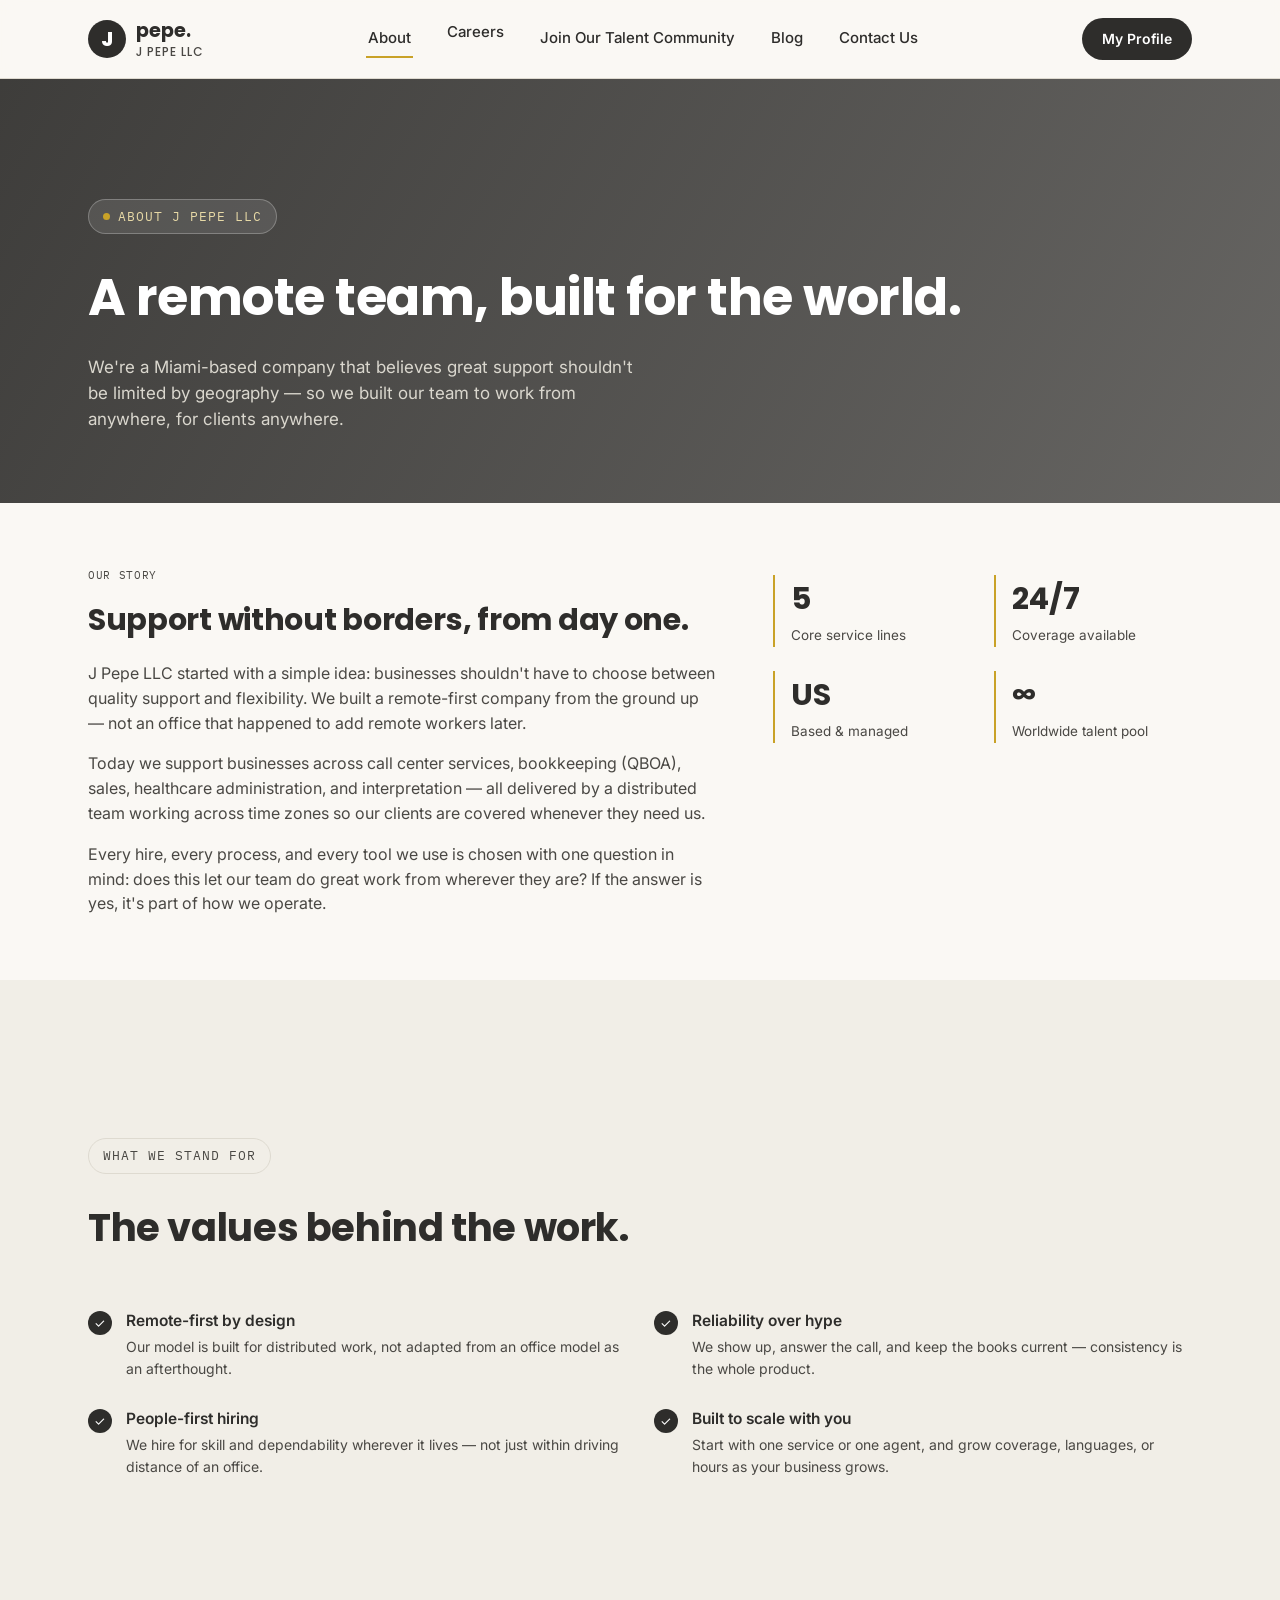
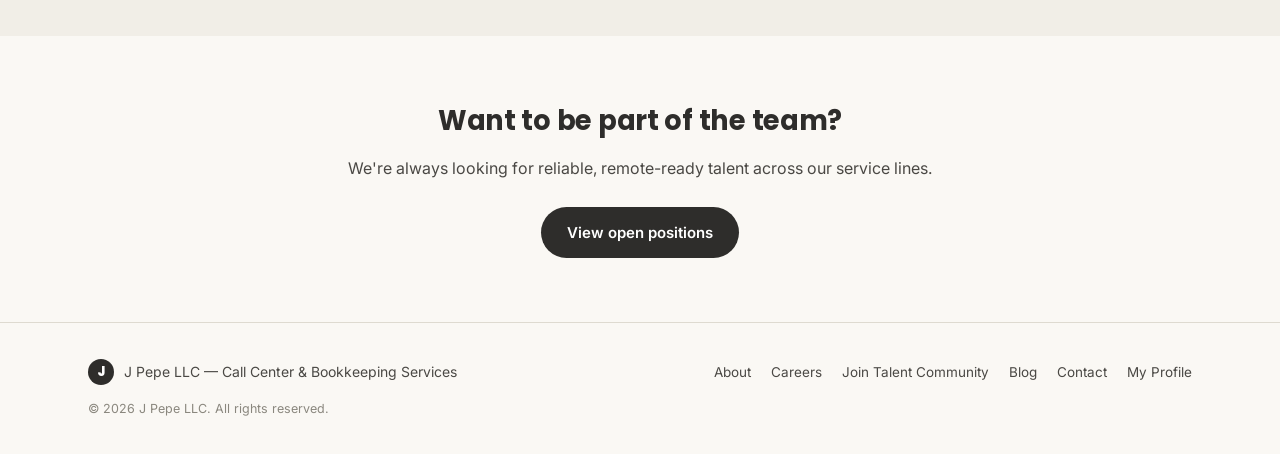
==== about.html @ eff7dae2 "Add files via upload" ====
<!DOCTYPE html>
<html lang="en">
<head>
<meta charset="UTF-8">
<meta name="viewport" content="width=device-width, initial-scale=1.0">
<title>About Us — J Pepe LLC</title>
<link rel="preconnect" href="https://fonts.googleapis.com">
<link href="https://fonts.googleapis.com/css2?family=Poppins:wght@500;600;700;800&family=Inter:wght@400;500;600&family=IBM+Plex+Mono:wght@400;500&display=swap" rel="stylesheet">
<link rel="stylesheet" href="styles.css">
</head>
<body>

<header>
  <div class="nav">
    <a class="brand" href="index.html">
      <div class="brand-mark">J</div>
      <div class="brand-name">pepe.<span>J PEPE LLC</span></div>
    </a>
    <nav class="links">
      <a href="about.html" style="border-bottom:2px solid var(--gold);">About</a>
      <div class="nav-item">
        <a href="careers.html">Careers</a>
        <div class="nav-dropdown">
          <a href="careers.html#call-center">Call Center Jobs</a>
          <a href="careers.html#bookkeeping">Bookkeeping Jobs</a>
          <a href="careers.html#sales">Sales Jobs</a>
          <a href="careers.html#healthcare">Healthcare Support Jobs</a>
          <a href="careers.html#interpretation">Interpretation Jobs</a>
        </div>
      </div>
      <a href="join-talent-community.html">Join Our Talent Community</a>
      <a href="blog.html">Blog</a>
      <a href="contact.html">Contact Us</a>
    </nav>
    <a class="nav-cta" href="my-profile.html">My Profile</a>
  </div>
</header>

<section class="page-hero">
  <div class="bg" style="background-image:url('https://images.pexels.com/photos/7876755/pexels-photo-7876755.jpeg?auto=compress&cs=tinysrgb&h=800&fit=crop&w=1600');"></div>
  <div class="overlay"></div>
  <div class="wrap">
    <div class="eyebrow"><span class="dot"></span> About J Pepe LLC</div>
    <h1>A remote team, built for the world.</h1>
    <p>We're a Miami-based company that believes great support shouldn't be limited by geography — so we built our team to work from anywhere, for clients anywhere.</p>
  </div>
</section>

<section class="page-content">
  <div class="wrap">
    <div class="about-two-col">
      <div>
        <span class="tag">Our story</span>
        <h2 style="font-size:1.9rem;font-weight:700;margin:12px 0 18px;">Support without borders, from day one.</h2>
        <p style="color:var(--charcoal-soft);font-size:16px;margin-bottom:16px;">J Pepe LLC started with a simple idea: businesses shouldn't have to choose between quality support and flexibility. We built a remote-first company from the ground up — not an office that happened to add remote workers later.</p>
        <p style="color:var(--charcoal-soft);font-size:16px;margin-bottom:16px;">Today we support businesses across call center services, bookkeeping (QBOA), sales, healthcare administration, and interpretation — all delivered by a distributed team working across time zones so our clients are covered whenever they need us.</p>
        <p style="color:var(--charcoal-soft);font-size:16px;">Every hire, every process, and every tool we use is chosen with one question in mind: does this let our team do great work from wherever they are? If the answer is yes, it's part of how we operate.</p>
      </div>
      <div>
        <div class="stat-grid" style="grid-template-columns:1fr 1fr;">
          <div class="stat"><b>5</b><span>Core service lines</span></div>
          <div class="stat"><b>24/7</b><span>Coverage available</span></div>
          <div class="stat"><b>US</b><span>Based &amp; managed</span></div>
          <div class="stat"><b>&#8734;</b><span>Worldwide talent pool</span></div>
        </div>
      </div>
    </div>
  </div>
</section>

<section style="background:var(--card);">
  <div class="wrap" style="padding:70px 28px;">
    <div class="section-head">
      <div class="eyebrow">What we stand for</div>
      <h2>The values behind the work.</h2>
    </div>
    <div class="why-list" style="display:grid;grid-template-columns:1fr 1fr;gap:28px;">
      <div class="why-item">
        <div class="why-check">&#10003;</div>
        <div><h4>Remote-first by design</h4><p>Our model is built for distributed work, not adapted from an office model as an afterthought.</p></div>
      </div>
      <div class="why-item">
        <div class="why-check">&#10003;</div>
        <div><h4>Reliability over hype</h4><p>We show up, answer the call, and keep the books current — consistency is the whole product.</p></div>
      </div>
      <div class="why-item">
        <div class="why-check">&#10003;</div>
        <div><h4>People-first hiring</h4><p>We hire for skill and dependability wherever it lives — not just within driving distance of an office.</p></div>
      </div>
      <div class="why-item">
        <div class="why-check">&#10003;</div>
        <div><h4>Built to scale with you</h4><p>Start with one service or one agent, and grow coverage, languages, or hours as your business grows.</p></div>
      </div>
    </div>
  </div>
</section>

<section class="page-content" style="text-align:center;">
  <div class="wrap">
    <h2 style="font-size:1.7rem;font-weight:700;margin-bottom:14px;">Want to be part of the team?</h2>
    <p style="color:var(--charcoal-soft);margin-bottom:26px;">We're always looking for reliable, remote-ready talent across our service lines.</p>
    <a class="btn btn-primary" href="careers.html">View open positions</a>
  </div>
</section>

<footer>
  <div class="wrap footer-grid">
    <div class="footer-brand">
      <div class="brand-mark">J</div>
      J Pepe LLC — Call Center &amp; Bookkeeping Services
    </div>
    <nav class="footer-links">
      <a href="about.html">About</a>
      <a href="careers.html">Careers</a>
      <a href="join-talent-community.html">Join Talent Community</a>
      <a href="blog.html">Blog</a>
      <a href="contact.html">Contact</a>
      <a href="my-profile.html">My Profile</a>
    </nav>
    <div class="fine">&copy; <span id="year"></span> J Pepe LLC. All rights reserved.</div>
  </div>
</footer>

<script>
  document.getElementById('year').textContent = new Date().getFullYear();
</script>

</body>
</html>
---- styles.css ----
:root{
    --charcoal:#2E2D2B;
    --charcoal-soft:#4A4844;
    --cream:#FAF8F4;
    --card:#F1EEE7;
    --gold:#C9A227;
    --gold-dim:#E7D9A6;
    --line:#DEDAD0;
    --radius:14px;
  }
  *{margin:0;padding:0;box-sizing:border-box;}
  html{scroll-behavior:smooth;}
  body{
    font-family:'Inter',sans-serif;
    background:var(--cream);
    color:var(--charcoal);
    line-height:1.55;
    -webkit-font-smoothing:antialiased;
  }
  h1,h2,h3,.display{
    font-family:'Poppins',sans-serif;
    letter-spacing:-0.01em;
  }
  .mono{font-family:'IBM Plex Mono',monospace;}
  a{color:inherit;text-decoration:none;}
  img{max-width:100%;display:block;}
  .wrap{max-width:1160px;margin:0 auto;padding:0 28px;}

  /* focus visibility */
  a:focus-visible, button:focus-visible{outline:3px solid var(--gold);outline-offset:3px;}

  @media (prefers-reduced-motion: reduce){
    *{animation:none !important; transition:none !important;}
  }

  /* Header */
  header{
    position:sticky;top:0;z-index:50;
    background:rgba(250,248,244,0.92);
    backdrop-filter:blur(8px);
    border-bottom:1px solid var(--line);
  }
  .nav{
    display:flex;align-items:center;justify-content:space-between;
    padding:16px 28px;max-width:1160px;margin:0 auto;
  }
  .brand{display:flex;align-items:center;gap:10px;}
  .brand-mark{
    width:38px;height:38px;border-radius:50%;
    background:var(--charcoal);
    display:flex;align-items:center;justify-content:center;
    color:#fff;font-family:'Poppins',sans-serif;font-weight:800;font-size:20px;
    flex-shrink:0;
  }
  .brand-name{font-family:'Poppins',sans-serif;font-weight:700;font-size:19px;}
  .brand-name span{font-weight:500;color:var(--charcoal-soft);font-size:12px;letter-spacing:0.08em;display:block;margin-top:-2px;}
  nav.links{display:flex;gap:32px;font-size:15px;font-weight:500;}
  nav.links a{padding:6px 2px;border-bottom:2px solid transparent;transition:border-color .2s;}
  nav.links a:hover{border-color:var(--gold);}
  .nav-cta{
    background:var(--charcoal);color:#fff;padding:10px 20px;border-radius:100px;
    font-size:14px;font-weight:600;white-space:nowrap;
  }
  .nav-cta:hover{background:var(--gold);color:var(--charcoal);}
  .mobile-toggle{display:none;}

  /* Hero */
  .hero{padding:88px 0 64px;position:relative;overflow:hidden;}
  .hero .wrap{display:grid;grid-template-columns:1.15fr 0.85fr;gap:56px;align-items:center;}
  .eyebrow{
    display:inline-flex;align-items:center;gap:8px;
    font-family:'IBM Plex Mono',monospace;font-size:12.5px;letter-spacing:0.08em;text-transform:uppercase;
    color:var(--charcoal-soft);background:var(--card);border:1px solid var(--line);
    padding:7px 14px;border-radius:100px;margin-bottom:24px;
  }
  .eyebrow .dot{width:7px;height:7px;border-radius:50%;background:var(--gold);animation:pulse 2s infinite;}
  @keyframes pulse{0%,100%{opacity:1;}50%{opacity:.35;}}
  .hero h1{
    font-size:clamp(2.4rem, 4.6vw, 3.9rem);
    font-weight:700;line-height:1.06;margin-bottom:22px;
  }
  .hero h1 em{font-style:normal;color:var(--gold);}
  .hero p.lede{font-size:18px;color:var(--charcoal-soft);max-width:520px;margin-bottom:32px;}
  .cta-row{display:flex;gap:14px;flex-wrap:wrap;}
  .btn{
    display:inline-flex;align-items:center;gap:8px;
    padding:14px 26px;border-radius:100px;font-weight:600;font-size:15px;
    transition:transform .15s ease, background .2s ease;
  }
  .btn-primary{background:var(--charcoal);color:#fff;}
  .btn-primary:hover{background:var(--gold);color:var(--charcoal);transform:translateY(-2px);}
  .btn-ghost{border:1.5px solid var(--charcoal);color:var(--charcoal);}
  .btn-ghost:hover{background:var(--charcoal);color:#fff;transform:translateY(-2px);}

  /* Hero visual: globe/orbit */
  .hero-visual{position:relative;aspect-ratio:1/1;max-width:400px;justify-self:end;}
  .orbit-ring{
    position:absolute;border:1px solid var(--line);border-radius:50%;
    top:50%;left:50%;transform:translate(-50%,-50%);
  }
  .orbit-ring.r1{width:100%;height:100%;}
  .orbit-ring.r2{width:72%;height:72%;border-style:dashed;}
  .hero-core{
    position:absolute;top:50%;left:50%;transform:translate(-50%,-50%);
    width:44%;height:44%;border-radius:50%;background:var(--charcoal);
    display:flex;align-items:center;justify-content:center;
    box-shadow:0 20px 50px -10px rgba(46,45,43,0.35);
  }
  .hero-core span{color:#fff;font-family:'Poppins',sans-serif;font-weight:800;font-size:15%;font-size:2.6rem;}
  .orbit-chip{
    position:absolute;background:#fff;border:1px solid var(--line);border-radius:100px;
    padding:7px 13px;font-size:12.5px;font-weight:600;box-shadow:0 6px 16px rgba(46,45,43,0.08);
    display:flex;align-items:center;gap:6px;animation:float 6s ease-in-out infinite;
  }
  .orbit-chip .dot{width:6px;height:6px;border-radius:50%;background:var(--gold);}
  .oc1{top:4%;left:6%;animation-delay:0s;}
  .oc2{top:12%;right:0%;animation-delay:1.5s;}
  .oc3{bottom:8%;left:0%;animation-delay:3s;}
  .oc4{bottom:0%;right:10%;animation-delay:4.5s;}
  @keyframes float{0%,100%{transform:translateY(0);}50%{transform:translateY(-8px);}}

  /* Timezone ticker (signature element) */
  .tz-band{
    background:var(--charcoal);color:#fff;padding:26px 0;
    border-top:1px solid #201f1d;border-bottom:1px solid #201f1d;
  }
  .tz-band .wrap{display:flex;flex-wrap:wrap;gap:0;justify-content:space-between;align-items:center;}
  .tz-label{
    font-family:'IBM Plex Mono',monospace;font-size:12px;letter-spacing:0.08em;text-transform:uppercase;
    color:var(--gold-dim);margin-right:24px;
  }
  .tz-list{display:flex;flex-wrap:wrap;gap:28px;flex:1;}
  .tz-item{display:flex;flex-direction:column;gap:2px;}
  .tz-city{font-family:'Poppins',sans-serif;font-weight:600;font-size:14px;}
  .tz-time{font-family:'IBM Plex Mono',monospace;font-size:13px;color:#C9C6BE;}

  /* Section shared */
  section{padding:88px 0;}
  .section-head{max-width:640px;margin-bottom:52px;}
  .section-head .eyebrow{background:transparent;border-color:var(--line);}
  .section-head h2{font-size:clamp(1.8rem,3vw,2.5rem);font-weight:700;margin-bottom:14px;}
  .section-head p{color:var(--charcoal-soft);font-size:16.5px;}

  /* Services grid */
  .services-grid{display:grid;grid-template-columns:repeat(3,1fr);gap:22px;}
  .service-card{
    background:#fff;border:1px solid var(--line);border-radius:var(--radius);
    padding:30px 26px;transition:transform .2s ease, box-shadow .2s ease, border-color .2s ease;
  }
  .service-card:hover{transform:translateY(-4px);box-shadow:0 18px 40px -14px rgba(46,45,43,0.18);border-color:var(--gold);}
  .service-icon{
    width:46px;height:46px;border-radius:12px;background:var(--card);
    display:flex;align-items:center;justify-content:center;margin-bottom:18px;
  }
  .service-icon svg{width:22px;height:22px;stroke:var(--charcoal);}
  .service-card h3{font-size:18px;font-weight:600;margin-bottom:10px;}
  .service-card p{color:var(--charcoal-soft);font-size:14.5px;}
  .service-card.featured{background:var(--charcoal);color:#fff;border-color:var(--charcoal);}
  .service-card.featured .service-icon{background:rgba(255,255,255,0.1);}
  .service-card.featured .service-icon svg{stroke:var(--gold-dim);}
  .service-card.featured h3{color:#fff;}
  .service-card.featured p{color:#C9C6BE;}
  .service-card.featured .tag{color:var(--gold-dim);}
  .tag{
    font-family:'IBM Plex Mono',monospace;font-size:11px;letter-spacing:0.06em;text-transform:uppercase;
    color:var(--charcoal-soft);display:block;margin-bottom:8px;
  }

  /* Service detail rows (illustrated) */
  .sd-section{padding:20px 0 40px;}
  .sd-row{
    display:grid;grid-template-columns:0.85fr 1.15fr;gap:56px;align-items:center;
    padding:56px 0;border-bottom:1px solid var(--line);
  }
  .sd-row:last-child{border-bottom:none;}
  .sd-row.reverse{grid-template-columns:1.15fr 0.85fr;}
  .sd-row.reverse .sd-visual{order:2;}
  .sd-row.reverse .sd-content{order:1;}
  .sd-visual{
    position:relative;aspect-ratio:1/1;max-width:320px;margin:0 auto;
  }
  .sd-ring{
    position:absolute;inset:0;border-radius:50%;
    background:linear-gradient(145deg, var(--charcoal), #4A4844);
    display:flex;align-items:center;justify-content:center;
    box-shadow:0 24px 50px -18px rgba(46,45,43,0.4);
  }
  .sd-ring svg{width:38%;height:38%;stroke:var(--gold-dim);}
  .sd-dot{position:absolute;border-radius:50%;background:var(--gold);}
  .sd-dot.d1{width:16px;height:16px;top:2%;right:12%;}
  .sd-dot.d2{width:10px;height:10px;bottom:8%;left:0%;background:var(--card);border:1px solid var(--line);}
  .sd-orbit{
    position:absolute;inset:-14%;border:1px dashed var(--line);border-radius:50%;
  }
  .sd-content .tag{margin-bottom:10px;}
  .sd-content h3{font-family:'Poppins',sans-serif;font-size:1.6rem;font-weight:700;margin-bottom:12px;}
  .sd-content > p{color:var(--charcoal-soft);font-size:15.5px;margin-bottom:20px;max-width:480px;}
  .sd-bullets{list-style:none;display:grid;grid-template-columns:1fr 1fr;gap:12px 20px;}
  .sd-bullets li{display:flex;gap:9px;align-items:flex-start;font-size:14.5px;color:var(--charcoal);}
  .sd-bullets li svg{width:16px;height:16px;stroke:var(--gold);flex-shrink:0;margin-top:2px;}

  @media (max-width:760px){
    .sd-row, .sd-row.reverse{grid-template-columns:1fr;gap:28px;}
    .sd-row.reverse .sd-visual, .sd-row.reverse .sd-content{order:initial;}
    .sd-bullets{grid-template-columns:1fr;}
  }

  .sd-ring.photo{background:none;overflow:hidden;padding:0;}
  .sd-ring.photo img{width:100%;height:100%;object-fit:cover;border-radius:50%;}

  /* About */
  .about{background:var(--card);}
  .about .wrap{display:grid;grid-template-columns:1fr 1fr;gap:64px;align-items:start;}
  .about h2{font-size:clamp(1.8rem,3vw,2.4rem);font-weight:700;margin-bottom:18px;}
  .about p{color:var(--charcoal-soft);font-size:16px;margin-bottom:16px;}
  .stat-grid{display:grid;grid-template-columns:1fr 1fr;gap:24px;margin-top:8px;}
  .stat{border-left:2px solid var(--gold);padding-left:16px;}
  .stat b{display:block;font-family:'Poppins',sans-serif;font-size:1.9rem;font-weight:700;}
  .stat span{color:var(--charcoal-soft);font-size:13.5px;}

  /* Why us list */
  .why-list{display:flex;flex-direction:column;gap:18px;}
  .why-item{display:flex;gap:14px;align-items:flex-start;}
  .why-check{
    width:24px;height:24px;border-radius:50%;background:var(--charcoal);color:#fff;
    display:flex;align-items:center;justify-content:center;flex-shrink:0;font-size:13px;margin-top:2px;
  }
  .why-item h4{font-size:15.5px;font-weight:600;margin-bottom:3px;}
  .why-item p{color:var(--charcoal-soft);font-size:14px;}

  /* Contact */
  .contact{background:var(--charcoal);color:#fff;}
  .contact .wrap{display:grid;grid-template-columns:1fr 1fr;gap:56px;align-items:center;}
  .contact h2{font-size:clamp(1.8rem,3vw,2.4rem);font-weight:700;margin-bottom:16px;}
  .contact p{color:#C9C6BE;font-size:16px;margin-bottom:28px;max-width:440px;}
  .contact-card{
    background:#38362F;border:1px solid #4a473d;border-radius:var(--radius);padding:32px;
  }
  .contact-row{display:flex;gap:14px;align-items:flex-start;padding:16px 0;border-bottom:1px solid #4a473d;}
  .contact-row:last-child{border-bottom:none;padding-bottom:0;}
  .contact-row:first-child{padding-top:0;}
  .contact-row svg{width:20px;height:20px;stroke:var(--gold-dim);flex-shrink:0;margin-top:2px;}
  .contact-row .label{font-family:'IBM Plex Mono',monospace;font-size:11px;letter-spacing:0.06em;text-transform:uppercase;color:#9A968A;display:block;margin-bottom:4px;}
  .contact-row .value{font-size:15.5px;font-weight:500;}
  .contact .btn-primary{background:var(--gold);color:var(--charcoal);margin-top:24px;width:100%;justify-content:center;}
  .contact .btn-primary:hover{background:#fff;}

  /* Footer */
  footer{padding:36px 0;border-top:1px solid var(--line);}
  footer .wrap{display:flex;justify-content:space-between;align-items:center;flex-wrap:wrap;gap:14px;}
  .footer-brand{display:flex;align-items:center;gap:10px;font-size:14px;color:var(--charcoal-soft);}
  .footer-brand .brand-mark{width:26px;height:26px;font-size:13px;}
  footer .fine{font-size:12.5px;color:#8A877E;}

  @media (max-width:900px){
    .hero .wrap{grid-template-columns:1fr;}
    .hero-visual{justify-self:center;margin-top:20px;max-width:280px;}
    .services-grid{grid-template-columns:1fr 1fr;}
    .about .wrap, .contact .wrap{grid-template-columns:1fr;}
    nav.links{display:none;}
  }
  @media (max-width:600px){
    .services-grid{grid-template-columns:1fr;}
    .stat-grid{grid-template-columns:1fr 1fr;}
    .tz-list{gap:18px;}
    .nav-cta{padding:9px 14px;font-size:13px;}
  }
/* ---- Shared multi-page additions ---- */

/* Nav dropdown */
.nav-item{position:relative;}
.nav-dropdown{
  display:none;position:absolute;top:calc(100% + 14px);left:50%;transform:translateX(-50%);
  background:#fff;border:1px solid var(--line);border-radius:12px;padding:10px;min-width:240px;
  box-shadow:0 20px 40px -12px rgba(46,45,43,0.2);
}
.nav-item:hover .nav-dropdown{display:block;}
.nav-dropdown a{display:block;padding:9px 12px;border-radius:8px;font-size:14.5px;font-weight:500;}
.nav-dropdown a:hover{background:var(--card);}

/* Page hero banner (photo background) */
.page-hero{
  position:relative;padding:120px 0 70px;color:#fff;overflow:hidden;
}
.page-hero .bg{
  position:absolute;inset:0;background-size:cover;background-position:center;
}
.page-hero .overlay{
  position:absolute;inset:0;background:linear-gradient(120deg, rgba(46,45,43,0.92), rgba(46,45,43,0.72));
}
.page-hero .wrap{position:relative;z-index:2;}
.page-hero .eyebrow{background:rgba(255,255,255,0.1);border-color:rgba(255,255,255,0.25);color:var(--gold-dim);}
.page-hero h1{font-size:clamp(2rem,4vw,3.2rem);font-weight:700;margin-bottom:16px;}
.page-hero p{font-size:17px;color:#DAD7CE;max-width:560px;}

/* Job listing cards */
.job-list{display:flex;flex-direction:column;gap:14px;}
.job-card{
  display:flex;justify-content:space-between;align-items:center;gap:20px;flex-wrap:wrap;
  background:#fff;border:1px solid var(--line);border-radius:var(--radius);padding:24px 28px;
  transition:border-color .2s ease, transform .2s ease;
}
.job-card:hover{border-color:var(--gold);transform:translateY(-2px);}
.job-card .job-title{font-family:'Poppins',sans-serif;font-weight:600;font-size:17px;margin-bottom:6px;}
.job-card .job-meta{display:flex;gap:14px;flex-wrap:wrap;font-size:13.5px;color:var(--charcoal-soft);}
.job-card .job-meta span{display:flex;align-items:center;gap:5px;}
.job-card .job-cat{
  font-family:'IBM Plex Mono',monospace;font-size:11px;letter-spacing:0.06em;text-transform:uppercase;
  color:var(--gold);background:var(--card);padding:4px 10px;border-radius:100px;margin-bottom:10px;display:inline-block;
}
.job-apply{
  background:var(--charcoal);color:#fff;padding:11px 22px;border-radius:100px;font-size:14px;font-weight:600;white-space:nowrap;
}
.job-apply:hover{background:var(--gold);color:var(--charcoal);}

/* Category grid (Join Our Talent Community) */
.cat-grid{display:grid;grid-template-columns:repeat(3,1fr);gap:20px;}
.cat-card{
  position:relative;border-radius:var(--radius);overflow:hidden;aspect-ratio:4/3;
  display:flex;align-items:flex-end;padding:22px;color:#fff;
}
.cat-card .cat-bg{position:absolute;inset:0;background-size:cover;background-position:center;transition:transform .4s ease;}
.cat-card:hover .cat-bg{transform:scale(1.06);}
.cat-card .cat-overlay{position:absolute;inset:0;background:linear-gradient(180deg, rgba(46,45,43,0.05), rgba(46,45,43,0.85));}
.cat-card .cat-label{position:relative;z-index:2;}
.cat-card .cat-label h4{font-family:'Poppins',sans-serif;font-weight:600;font-size:17px;margin-bottom:4px;}
.cat-card .cat-label span{font-size:12.5px;color:#D8D5CB;}

/* Blog cards */
.blog-grid{display:grid;grid-template-columns:repeat(3,1fr);gap:24px;}
.blog-card{border:1px solid var(--line);border-radius:var(--radius);overflow:hidden;background:#fff;transition:transform .2s ease, box-shadow .2s ease;}
.blog-card:hover{transform:translateY(-4px);box-shadow:0 18px 40px -14px rgba(46,45,43,0.18);}
.blog-card img{width:100%;aspect-ratio:16/10;object-fit:cover;}
.blog-card .blog-body{padding:22px;}
.blog-card .blog-date{font-family:'IBM Plex Mono',monospace;font-size:11.5px;color:var(--charcoal-soft);text-transform:uppercase;letter-spacing:0.05em;margin-bottom:10px;display:block;}
.blog-card h3{font-size:17px;font-weight:600;margin-bottom:8px;}
.blog-card p{font-size:14px;color:var(--charcoal-soft);}

/* Profile / login CTA card */
.profile-card{
  background:#fff;border:1px solid var(--line);border-radius:20px;padding:48px;text-align:center;max-width:560px;margin:0 auto;
}
.profile-card .profile-icon{
  width:64px;height:64px;border-radius:50%;background:var(--charcoal);display:flex;align-items:center;justify-content:center;margin:0 auto 22px;
}
.profile-card .profile-icon svg{width:28px;height:28px;stroke:var(--gold-dim);}
.profile-card h2{font-size:1.6rem;font-weight:700;margin-bottom:12px;}
.profile-card p{color:var(--charcoal-soft);font-size:15px;margin-bottom:28px;}
.profile-actions{display:flex;gap:12px;justify-content:center;flex-wrap:wrap;}
.profile-note{
  margin-top:28px;padding-top:24px;border-top:1px solid var(--line);font-size:13px;color:var(--charcoal-soft);
}

/* Page breadcrumb spacing under sticky header */
.page-content{padding:64px 0;}

@media (max-width:900px){
  .cat-grid, .blog-grid{grid-template-columns:1fr 1fr;}
}
@media (max-width:600px){
  .cat-grid, .blog-grid{grid-template-columns:1fr;}
  .job-card{flex-direction:column;align-items:flex-start;}
  .job-apply{width:100%;text-align:center;}
  .profile-card{padding:32px 22px;}
}

.footer-grid{display:flex;justify-content:space-between;align-items:center;flex-wrap:wrap;gap:16px;}
.footer-links{display:flex;gap:20px;flex-wrap:wrap;font-size:13.5px;}
.footer-links a{color:var(--charcoal-soft);}
.footer-links a:hover{color:var(--charcoal);}
@media (max-width:700px){
  .footer-grid{flex-direction:column;align-items:flex-start;}
}

.about-two-col{display:grid;grid-template-columns:1.2fr 0.8fr;gap:56px;align-items:start;}
@media (max-width:800px){ .about-two-col{grid-template-columns:1fr;} }
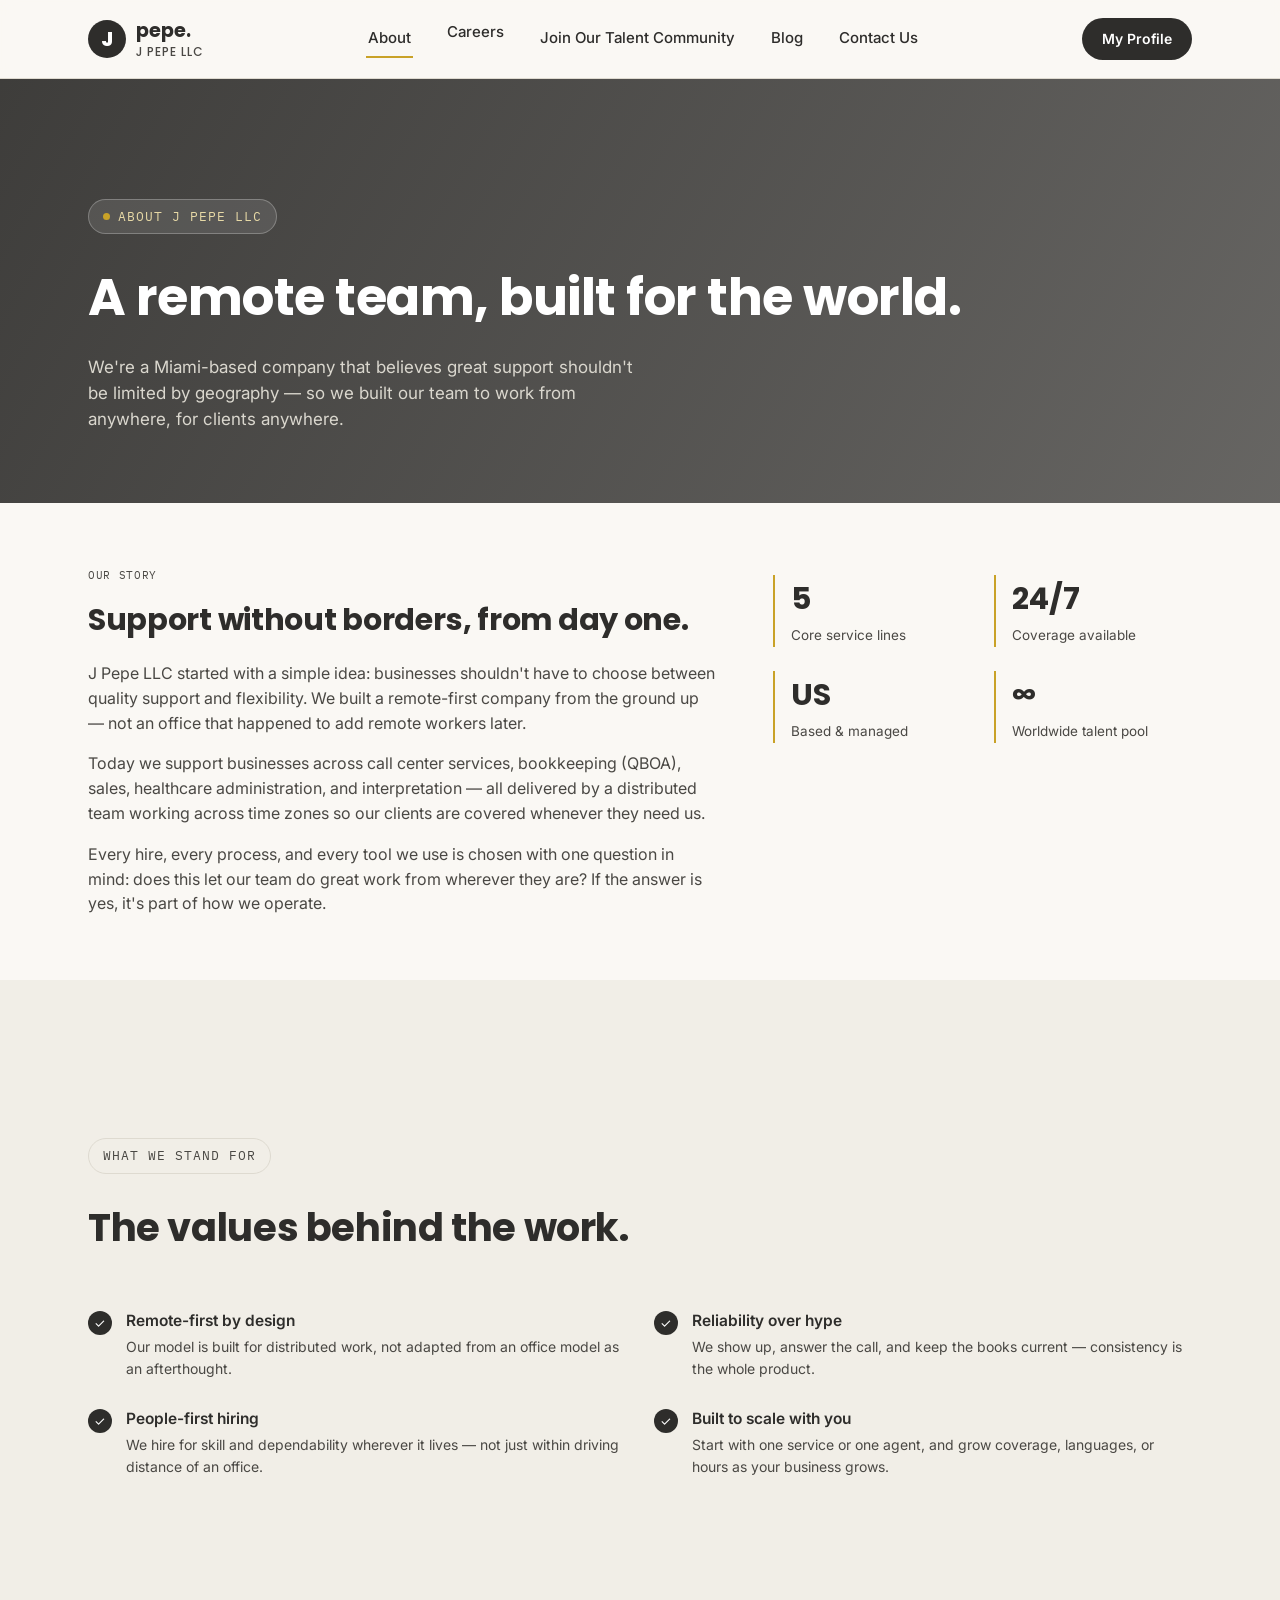
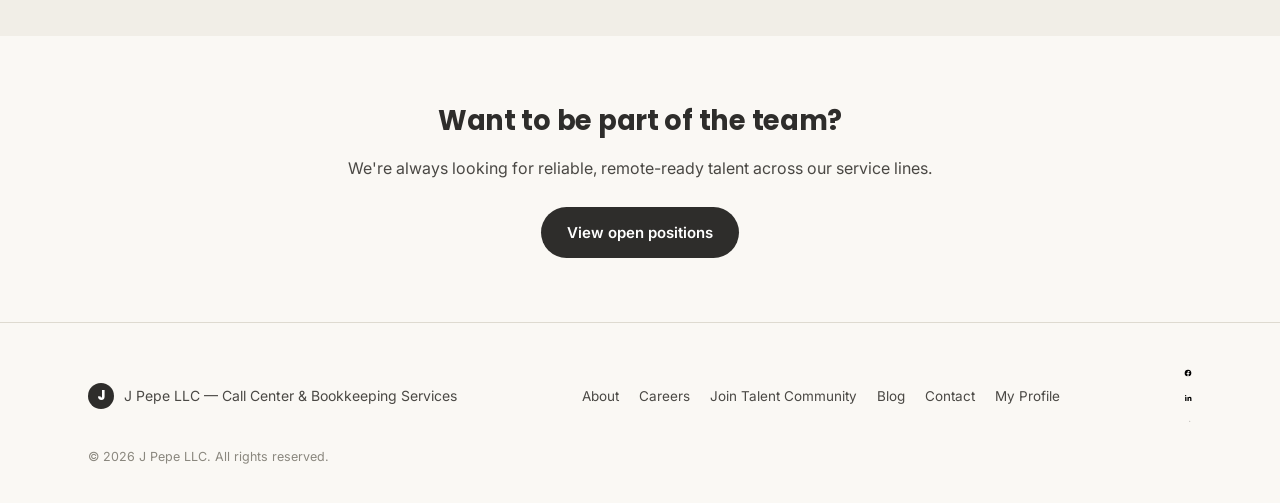
==== commit e4970399: "Add files via upload" ====
--- a/about.html
+++ b/about.html
@@ -117,6 +117,11 @@
       <a href="contact.html">Contact</a>
       <a href="my-profile.html">My Profile</a>
     </nav>
+        <div class="social-links">
+      <a href="https://www.facebook.com/profile.php?id=61592609800990" target="_blank" rel="noopener" aria-label="Facebook"><svg viewBox="0 0 24 24"><path d="M22 12a10 10 0 1 0-11.5 9.9v-7H7.9V12h2.6V9.8c0-2.6 1.5-4 3.9-4 1.1 0 2.3.2 2.3.2v2.5h-1.3c-1.3 0-1.7.8-1.7 1.6V12h2.9l-.5 2.9h-2.4v7A10 10 0 0 0 22 12z"/></svg></a>
+      <a href="https://www.linkedin.com/company/143136119" target="_blank" rel="noopener" aria-label="LinkedIn"><svg viewBox="0 0 24 24"><path d="M6.94 5a2 2 0 1 1-4 0 2 2 0 0 1 4 0zM3.5 8.75h3.9V21H3.5V8.75zm6.7 0h3.74v1.68h.05c.52-.98 1.8-2.02 3.7-2.02 3.96 0 4.69 2.6 4.69 6V21h-3.9v-5.9c0-1.4-.02-3.2-1.95-3.2-1.96 0-2.26 1.53-2.26 3.1V21h-3.9V8.75z"/></svg></a>
+      <a href="https://www.instagram.com/jpepellc" target="_blank" rel="noopener" aria-label="Instagram"><svg viewBox="0 0 24 24" fill="none" stroke-width="1.8"><rect x="3" y="3" width="18" height="18" rx="5"/><circle cx="12" cy="12" r="4"/><circle cx="17.5" cy="6.5" r="1" fill="currentColor" stroke="none"/></svg></a>
+    </div>
     <div class="fine">&copy; <span id="year"></span> J Pepe LLC. All rights reserved.</div>
   </div>
 </footer>
--- a/styles.css
+++ b/styles.css
@@ -374,3 +374,158 @@
 
 .about-two-col{display:grid;grid-template-columns:1.2fr 0.8fr;gap:56px;align-items:start;}
 @media (max-width:800px){ .about-two-col{grid-template-columns:1fr;} }
+
+/* ---- Auth / Profile forms ---- */
+.auth-wrap{max-width:480px;margin:0 auto;padding:130px 28px 80px;}
+.form-card{background:#fff;border:1px solid var(--line);border-radius:20px;padding:38px 34px;}
+.form-card h1{font-family:'Poppins',sans-serif;font-size:1.55rem;font-weight:700;margin-bottom:8px;}
+.form-card .sub{color:var(--charcoal-soft);font-size:14.5px;margin-bottom:26px;}
+.form-group{margin-bottom:18px;}
+.form-group label{display:block;font-size:13px;font-weight:600;margin-bottom:6px;color:var(--charcoal);}
+.form-group input[type="text"],
+.form-group input[type="email"],
+.form-group input[type="password"],
+.form-group input[type="tel"],
+.form-group select,
+.form-group textarea{
+  width:100%;padding:12px 14px;border:1px solid var(--line);border-radius:10px;
+  font-family:'Inter',sans-serif;font-size:14.5px;color:var(--charcoal);background:#fff;
+  transition:border-color .2s ease;
+}
+.form-group input:focus, .form-group select:focus, .form-group textarea:focus{
+  outline:none;border-color:var(--gold);
+}
+.form-group textarea{resize:vertical;min-height:90px;}
+.form-group .file-drop{
+  border:1.5px dashed var(--line);border-radius:10px;padding:20px;text-align:center;
+  font-size:13.5px;color:var(--charcoal-soft);cursor:pointer;transition:border-color .2s ease;
+}
+.form-group .file-drop:hover{border-color:var(--gold);}
+.form-submit{width:100%;justify-content:center;margin-top:6px;border:none;cursor:pointer;font-family:'Inter',sans-serif;}
+.form-alt{text-align:center;margin-top:22px;font-size:14px;color:var(--charcoal-soft);}
+.form-alt a{color:var(--charcoal);font-weight:600;text-decoration:underline;}
+.alert-box{
+  border-radius:10px;padding:13px 16px;font-size:14px;margin-bottom:20px;display:none;
+}
+.alert-box.show{display:block;}
+.alert-success{background:#EBF6EE;color:#1F6B39;border:1px solid #BFE6CB;}
+.alert-error{background:#FBEAEA;color:#B23A3A;border:1px solid #F1C6C6;}
+.profile-header{display:flex;justify-content:space-between;align-items:center;margin-bottom:22px;}
+.profile-header .user-email{font-size:13.5px;color:var(--charcoal-soft);}
+.logout-link{font-size:13.5px;color:var(--charcoal-soft);text-decoration:underline;cursor:pointer;background:none;border:none;font-family:'Inter',sans-serif;}
+.resume-current{font-size:13.5px;color:var(--charcoal-soft);margin-top:8px;}
+.resume-current a{color:var(--charcoal);text-decoration:underline;}
+.spinner{
+  display:inline-block;width:16px;height:16px;border:2px solid rgba(255,255,255,0.4);
+  border-top-color:#fff;border-radius:50%;animation:spin .7s linear infinite;margin-right:8px;vertical-align:-3px;
+}
+@keyframes spin{to{transform:rotate(360deg);}}
+
+/* ---- Job detail page ---- */
+.job-detail-hero{background:var(--charcoal);color:#fff;padding:130px 0 50px;}
+.job-detail-hero .job-cat{background:rgba(255,255,255,0.1);color:var(--gold-dim);}
+.job-detail-hero h1{font-family:'Poppins',sans-serif;font-size:clamp(1.7rem,3vw,2.3rem);font-weight:700;margin:14px 0 16px;}
+.job-detail-meta{display:flex;gap:22px;flex-wrap:wrap;color:#C9C6BE;font-size:14px;}
+.job-detail-meta span{display:flex;align-items:center;gap:6px;}
+.job-detail-body{display:grid;grid-template-columns:1.6fr 1fr;gap:48px;padding:56px 0;}
+.job-section{margin-bottom:32px;}
+.job-section h3{font-family:'Poppins',sans-serif;font-size:1.15rem;font-weight:600;margin-bottom:14px;}
+.job-section p{color:var(--charcoal-soft);font-size:15px;line-height:1.7;}
+.job-list{list-style:none;}
+.job-list li{
+  display:flex;gap:10px;align-items:flex-start;font-size:14.5px;color:var(--charcoal);
+  margin-bottom:10px;line-height:1.5;
+}
+.job-list li svg{width:16px;height:16px;stroke:var(--gold);flex-shrink:0;margin-top:3px;}
+.job-apply-card{
+  background:var(--card);border:1px solid var(--line);border-radius:16px;padding:28px;
+  position:sticky;top:100px;height:fit-content;
+}
+.job-apply-card h4{font-family:'Poppins',sans-serif;font-size:1.05rem;font-weight:600;margin-bottom:14px;}
+.job-apply-card .btn{width:100%;justify-content:center;}
+@media (max-width:860px){
+  .job-detail-body{grid-template-columns:1fr;}
+  .job-apply-card{position:static;}
+}
+
+/* ---- Status badges ---- */
+.status-badge{
+  display:inline-block;padding:5px 13px;border-radius:100px;font-size:12px;font-weight:600;
+  font-family:'IBM Plex Mono',monospace;text-transform:uppercase;letter-spacing:0.03em;
+}
+.status-Submitted{background:#EAF1FB;color:#2C5FA8;}
+.status-Under-Review{background:#FDF3E0;color:#A9740B;}
+.status-Interview{background:#EFE9FB;color:#6B3FB8;}
+.status-Offered{background:#E4F7EE;color:#1D8A54;}
+.status-Hired{background:#DEF6E4;color:#0F7A3B;}
+.status-Rejected{background:#FBEAEA;color:#B23A3A;}
+
+/* ---- Application cards in profile / admin ---- */
+.application-card{
+  display:flex;justify-content:space-between;align-items:center;gap:16px;flex-wrap:wrap;
+  border:1px solid var(--line);border-radius:12px;padding:16px 20px;margin-bottom:12px;background:#fff;
+}
+.application-card .job-title{font-weight:600;font-size:14.5px;}
+.application-card .job-meta{font-size:12.5px;color:var(--charcoal-soft);}
+
+/* ---- Photo upload ---- */
+.photo-upload{display:flex;align-items:center;gap:18px;margin-bottom:22px;}
+.photo-preview{
+  width:76px;height:76px;border-radius:50%;background:var(--card);border:1px solid var(--line);
+  display:flex;align-items:center;justify-content:center;overflow:hidden;flex-shrink:0;
+}
+.photo-preview img{width:100%;height:100%;object-fit:cover;}
+.photo-preview svg{width:28px;height:28px;stroke:var(--charcoal-soft);}
+.photo-upload-btn{
+  font-size:13px;font-weight:600;color:var(--charcoal);border:1px solid var(--line);
+  padding:8px 16px;border-radius:100px;cursor:pointer;background:#fff;
+}
+.photo-upload-btn:hover{border-color:var(--gold);}
+
+/* ---- Admin dashboard ---- */
+.admin-filters{display:flex;gap:10px;flex-wrap:wrap;margin-bottom:24px;}
+.admin-filters select{padding:9px 14px;border:1px solid var(--line);border-radius:10px;font-size:13.5px;font-family:'Inter',sans-serif;}
+.candidate-card{
+  border:1px solid var(--line);border-radius:14px;padding:22px;margin-bottom:16px;background:#fff;
+}
+.candidate-top{display:flex;gap:16px;align-items:flex-start;margin-bottom:14px;}
+.candidate-photo{
+  width:56px;height:56px;border-radius:50%;background:var(--card);flex-shrink:0;overflow:hidden;
+  display:flex;align-items:center;justify-content:center;
+}
+.candidate-photo img{width:100%;height:100%;object-fit:cover;}
+.candidate-info h4{font-size:15.5px;font-weight:600;margin-bottom:2px;}
+.candidate-info .meta-line{font-size:13px;color:var(--charcoal-soft);}
+.candidate-detail-grid{display:grid;grid-template-columns:1fr 1fr;gap:14px;margin:14px 0;font-size:13.5px;}
+.candidate-detail-grid .label{font-family:'IBM Plex Mono',monospace;font-size:10.5px;text-transform:uppercase;color:var(--charcoal-soft);display:block;margin-bottom:3px;}
+.candidate-actions{display:flex;gap:10px;align-items:center;flex-wrap:wrap;margin-top:14px;padding-top:14px;border-top:1px solid var(--line);}
+.candidate-actions select{padding:7px 12px;border:1px solid var(--line);border-radius:8px;font-size:13px;font-family:'Inter',sans-serif;}
+
+/* ---- Full application form (job.html) ---- */
+.apply-form-full .form-group{margin-bottom:16px;}
+.apply-form-full label{display:block;font-size:13px;font-weight:600;margin-bottom:6px;}
+.apply-form-full input[type="text"],
+.apply-form-full input[type="tel"],
+.apply-form-full textarea{
+  width:100%;padding:10px 12px;border:1px solid var(--line);border-radius:8px;
+  font-family:'Inter',sans-serif;font-size:13.5px;
+}
+.apply-form-full textarea{min-height:80px;resize:vertical;}
+.voice-recorder{
+  border:1px solid var(--line);border-radius:10px;padding:14px;background:var(--card);
+}
+.voice-recorder .rec-controls{display:flex;align-items:center;gap:10px;}
+.rec-btn{
+  width:38px;height:38px;border-radius:50%;background:#B23A3A;border:none;cursor:pointer;
+  display:flex;align-items:center;justify-content:center;flex-shrink:0;
+}
+.rec-btn svg{width:16px;height:16px;fill:#fff;}
+.rec-btn.recording{animation:pulse-rec 1.2s infinite;}
+@keyframes pulse-rec{0%,100%{opacity:1;}50%{opacity:0.55;}}
+.rec-status{font-size:12.5px;color:var(--charcoal-soft);}
+.rec-status.active{color:#B23A3A;font-weight:600;}
+.voice-recorder audio{width:100%;margin-top:10px;}
+.rec-retry{
+  font-size:12px;color:var(--charcoal-soft);text-decoration:underline;cursor:pointer;
+  background:none;border:none;padding:0;margin-top:8px;
+}
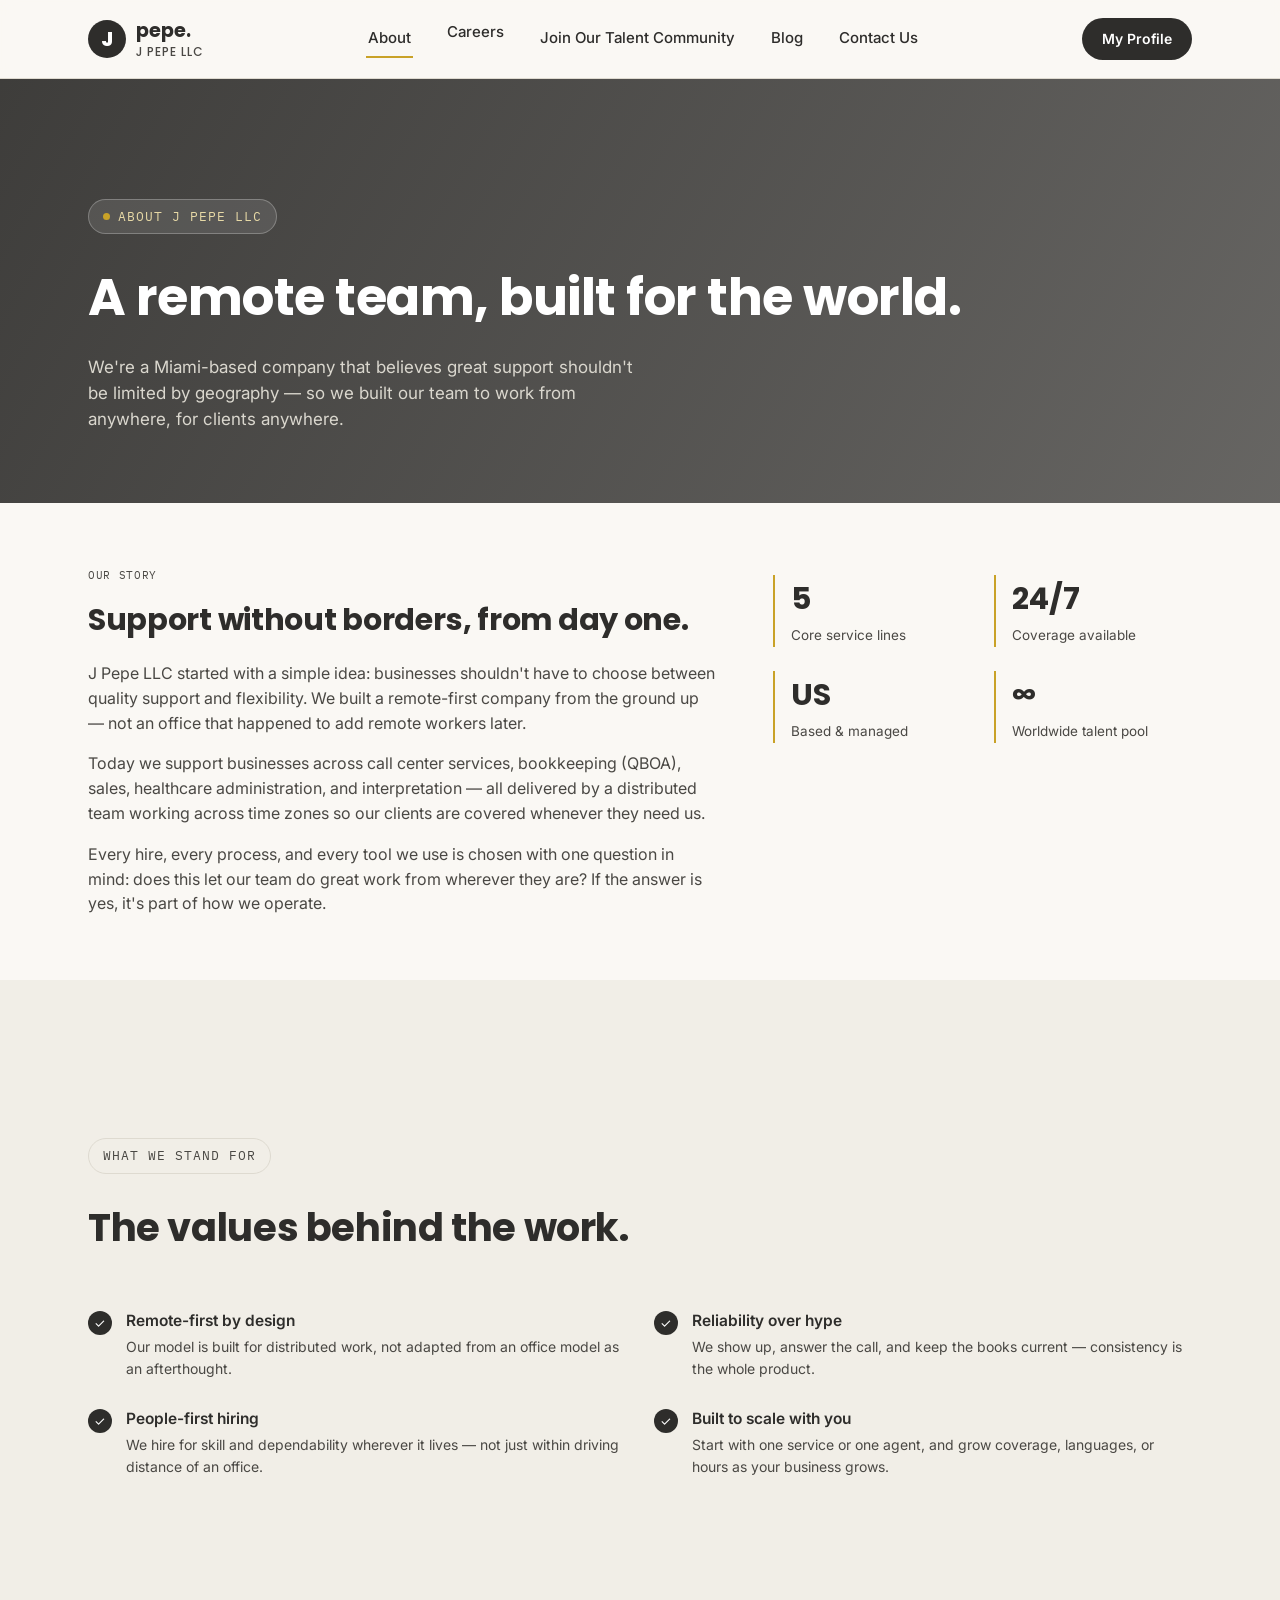
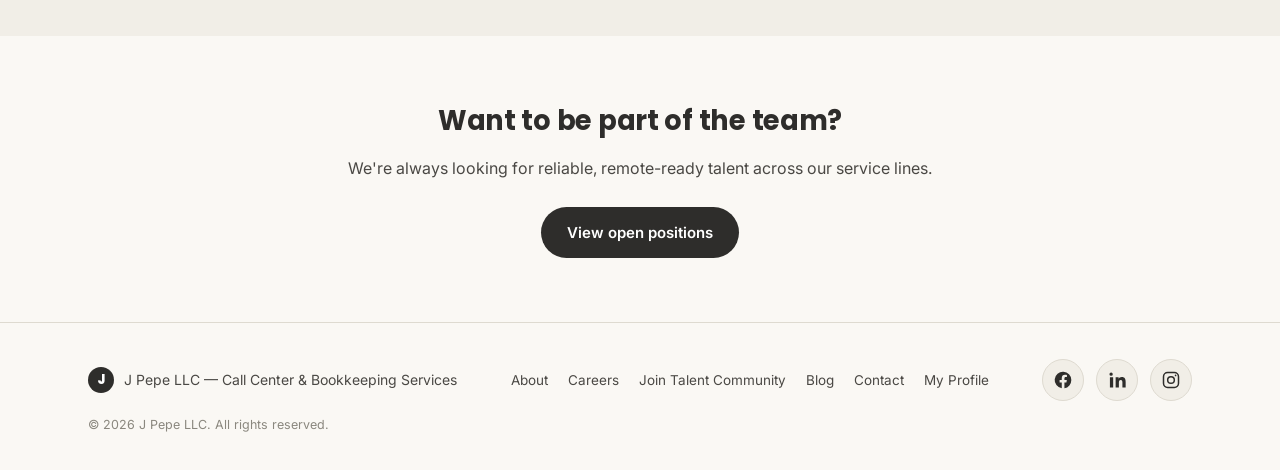
==== commit df5d6237: "Add files via upload" ====
--- a/about.html
+++ b/about.html
@@ -118,9 +118,9 @@
       <a href="my-profile.html">My Profile</a>
     </nav>
         <div class="social-links">
-      <a href="https://www.facebook.com/profile.php?id=61592609800990" target="_blank" rel="noopener" aria-label="Facebook"><svg viewBox="0 0 24 24"><path d="M22 12a10 10 0 1 0-11.5 9.9v-7H7.9V12h2.6V9.8c0-2.6 1.5-4 3.9-4 1.1 0 2.3.2 2.3.2v2.5h-1.3c-1.3 0-1.7.8-1.7 1.6V12h2.9l-.5 2.9h-2.4v7A10 10 0 0 0 22 12z"/></svg></a>
-      <a href="https://www.linkedin.com/company/143136119" target="_blank" rel="noopener" aria-label="LinkedIn"><svg viewBox="0 0 24 24"><path d="M6.94 5a2 2 0 1 1-4 0 2 2 0 0 1 4 0zM3.5 8.75h3.9V21H3.5V8.75zm6.7 0h3.74v1.68h.05c.52-.98 1.8-2.02 3.7-2.02 3.96 0 4.69 2.6 4.69 6V21h-3.9v-5.9c0-1.4-.02-3.2-1.95-3.2-1.96 0-2.26 1.53-2.26 3.1V21h-3.9V8.75z"/></svg></a>
-      <a href="https://www.instagram.com/jpepellc" target="_blank" rel="noopener" aria-label="Instagram"><svg viewBox="0 0 24 24" fill="none" stroke-width="1.8"><rect x="3" y="3" width="18" height="18" rx="5"/><circle cx="12" cy="12" r="4"/><circle cx="17.5" cy="6.5" r="1" fill="currentColor" stroke="none"/></svg></a>
+      <a href="https://www.facebook.com/profile.php?id=61592609800990" target="_blank" rel="noopener" aria-label="Facebook"><svg viewBox="0 0 24 24" class="icon-solid"><path d="M22 12a10 10 0 1 0-11.5 9.9v-7H7.9V12h2.6V9.8c0-2.6 1.5-4 3.9-4 1.1 0 2.3.2 2.3.2v2.5h-1.3c-1.3 0-1.7.8-1.7 1.6V12h2.9l-.5 2.9h-2.4v7A10 10 0 0 0 22 12z"/></svg></a>
+      <a href="https://www.linkedin.com/company/143136119" target="_blank" rel="noopener" aria-label="LinkedIn"><svg viewBox="0 0 24 24" class="icon-solid"><path d="M6.94 5a2 2 0 1 1-4 0 2 2 0 0 1 4 0zM3.5 8.75h3.9V21H3.5V8.75zm6.7 0h3.74v1.68h.05c.52-.98 1.8-2.02 3.7-2.02 3.96 0 4.69 2.6 4.69 6V21h-3.9v-5.9c0-1.4-.02-3.2-1.95-3.2-1.96 0-2.26 1.53-2.26 3.1V21h-3.9V8.75z"/></svg></a>
+      <a href="https://www.instagram.com/fmphmultiservicesllc?igsh=eGdydDVuMGR2dzhu" target="_blank" rel="noopener" aria-label="Instagram"><svg viewBox="0 0 24 24" class="icon-outline" stroke-width="1.8" stroke-linecap="round" stroke-linejoin="round"><rect x="3" y="3" width="18" height="18" rx="5"/><circle cx="12" cy="12" r="4"/><circle cx="17.5" cy="6.5" r="1" fill="var(--charcoal)" stroke="none"/></svg></a>
     </div>
     <div class="fine">&copy; <span id="year"></span> J Pepe LLC. All rights reserved.</div>
   </div>
--- a/styles.css
+++ b/styles.css
@@ -529,3 +529,21 @@
   font-size:12px;color:var(--charcoal-soft);text-decoration:underline;cursor:pointer;
   background:none;border:none;padding:0;margin-top:8px;
 }
+
+/* ---- Social links in footer (light background context) ---- */
+.social-links{display:flex;gap:12px;align-items:center;}
+.social-links a{
+  width:42px;height:42px;border-radius:50%;background:var(--card);border:1px solid var(--line);
+  display:flex;align-items:center;justify-content:center;transition:background 0.15s,border-color 0.15s;
+}
+.social-links a:hover{background:var(--gold);border-color:var(--gold);}
+.social-links a:hover svg{stroke:var(--charcoal);fill:var(--charcoal);}
+.social-links svg{width:20px;height:20px;transition:stroke 0.15s,fill 0.15s;}
+.social-links svg.icon-solid{stroke:none;fill:var(--charcoal);}
+.social-links svg.icon-outline{fill:none;stroke:var(--charcoal);}
+.social-links a:hover svg.icon-solid{fill:var(--charcoal);}
+.social-links a:hover svg.icon-outline{stroke:var(--charcoal);}
+
+/* Dark-background footer context (e.g. index.html if footer sits on charcoal) */
+footer.dark .social-links a{background:rgba(255,255,255,0.08);border-color:rgba(255,255,255,0.15);}
+footer.dark .social-links svg{stroke:#C9C6BE;fill:#C9C6BE;}
